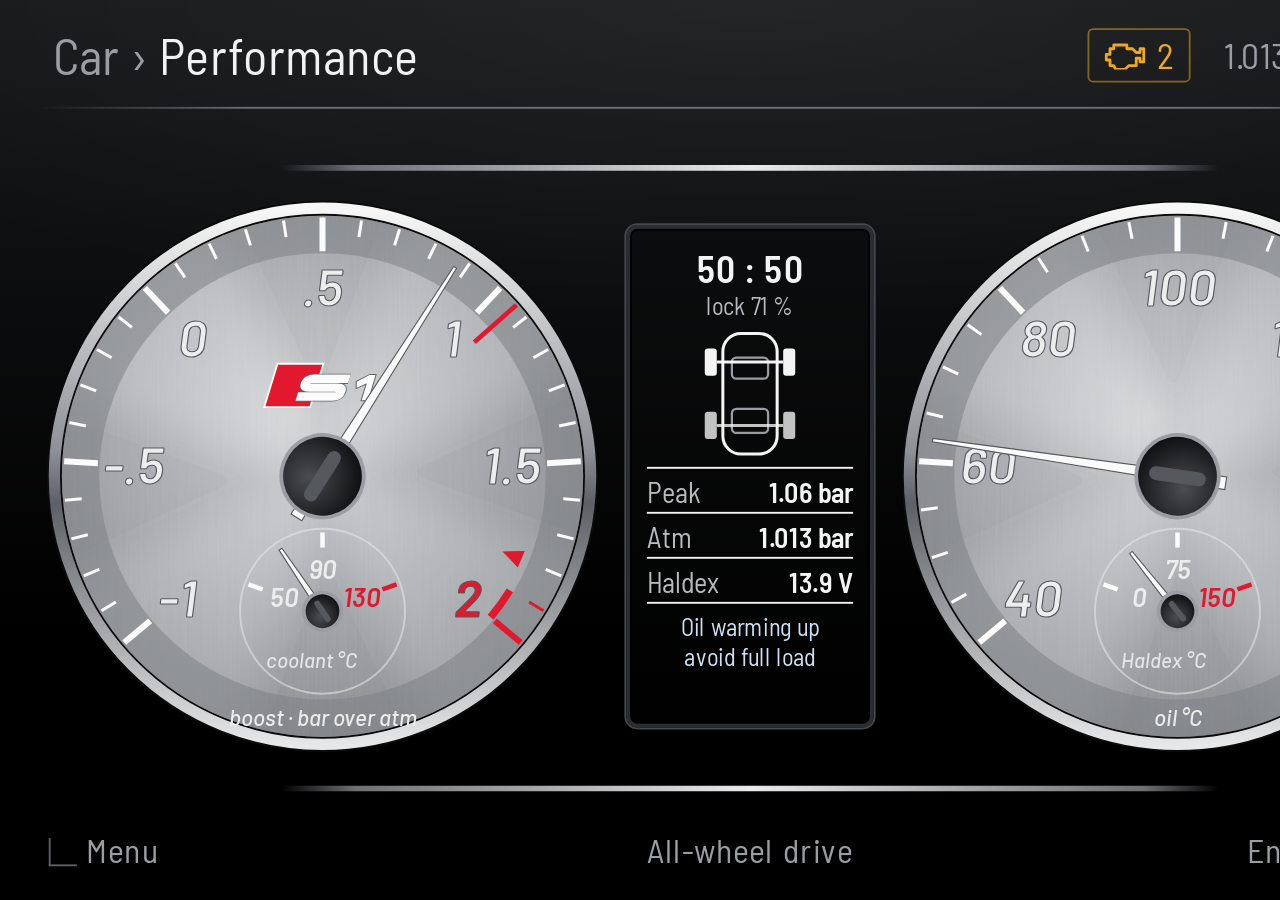
==== app/src/main/assets/ui/index.html @ 4d7e0f42 "S1 Dash 0.1.1: OEM+ dashboard for Audi A1 / S1 Android head units Cluster- and MMI-style UI (S1 clus" ====
<!doctype html>
<html lang="en">
<head>
<meta charset="utf-8">
<meta name="viewport" content="width=device-width, initial-scale=1, maximum-scale=1, user-scalable=no">
<title>S1 Dash</title>
<link rel="stylesheet" href="app.css">
</head>
<body>
<div id="stage">

  <!-- Car menu -->
  <section class="screen" id="menu">
    <div class="hdr"><div class="title">Car</div><div class="status"><span class="dtc" data-go="faults"></span><span class="amb"></span><b class="clock"></b></div></div>
    <div class="list">
      <div class="row" data-go="perf">Performance<span class="chev" style="margin-left:auto">›</span></div>
      <div class="row" data-go="awd">All-wheel drive<span class="val" id="m-mode"></span><span class="chev">›</span></div>
      <div class="row" data-go="engine">Engine data<span class="chev" style="margin-left:auto">›</span></div>
      <div class="row" data-go="faults">Fault memory<span class="val" id="m-dtc"></span><span class="chev">›</span></div>
      <div class="row" data-go="logger">Data logger<span class="val" id="m-log"></span><span class="chev">›</span></div>
      <div class="row" data-go="settings">Settings<span class="chev" style="margin-left:auto">›</span></div>
      <div class="row" id="open-simos">Open SimosTools<span class="val">frees the dongle</span><span class="chev">↗</span></div>
    </div>
    <div class="sk bl" data-go="perf">Performance</div>
  </section>

  <!-- Performance: cluster-style dials -->
  <section class="screen" id="perf">
    <div class="hdr"><div class="title"><span>Car ›</span> Performance</div><div class="status"><span class="dtc" data-go="faults"></span><span class="amb"></span><b class="clock"></b></div></div>
    <div class="cluster" id="cluster">
      <div class="trim top"></div>
      <div class="dial l" id="dialL"></div>
      <div class="dis" data-go="awd">
        <div class="mode" id="d-mode">--</div>
        <div class="modesub" id="d-lock">lock -- %</div>
        <svg width="62" height="74" viewBox="0 0 70 92">
          <rect x="17" y="6" width="36" height="80" rx="12" fill="none" stroke="#f4f4f4" stroke-width="2"/>
          <rect x="23" y="22" width="24" height="14" rx="3" fill="none" stroke="#9a9ea3" stroke-width="1.5"/>
          <rect x="23" y="56" width="24" height="16" rx="3" fill="none" stroke="#9a9ea3" stroke-width="1.5"/>
          <rect x="5" y="16" width="8" height="18" rx="2" fill="#f4f4f4"/>
          <rect x="57" y="16" width="8" height="18" rx="2" fill="#f4f4f4"/>
          <rect class="rear" x="5" y="58" width="8" height="18" rx="2" fill="#f4f4f4"/>
          <rect class="rear" x="57" y="58" width="8" height="18" rx="2" fill="#f4f4f4"/>
          <line x1="13" y1="25" x2="57" y2="25" stroke="#f4f4f4" stroke-width="2"/>
          <line class="rear" x1="13" y1="67" x2="57" y2="67" stroke="#f4f4f4" stroke-width="2"/>
        </svg>
        <div class="ln"><span>Peak</span><b id="d-peak">--</b></div>
        <div class="ln"><span>Atm</span><b id="d-atm">--</b></div>
        <div class="ln"><span>Haldex</span><b id="d-hxv">--</b></div>
        <div class="msg" id="d-msg"></div>
      </div>
      <div class="dial r" id="dialR"></div>
      <div class="trim bot"></div>
    </div>
    <div class="stats" id="perf-stats"><div class="tiles" id="perf-tiles"></div></div>
    <div class="sk bl" data-go="menu">Menu</div>
    <div class="sk bm" data-go="awd">All-wheel drive</div>
    <div class="sk br" data-go="engine">Engine data</div>
  </section>

  <!-- All-wheel drive -->
  <section class="screen" id="awd">
    <div class="hdr"><div class="title"><span>Car ›</span> All-wheel drive</div><div class="status"><span class="dtc" data-go="faults"></span><span class="amb"></span><b class="clock"></b></div></div>
    <div class="list" id="modes" style="right:340px"></div>
    <div class="panel">
      <h4>Haldex</h4>
      <div class="kv"><span>Lock</span><b id="a-lock">--</b></div>
      <div class="bar"><i id="a-lockbar" style="width:0%"></i></div>
      <div class="kv"><span>Target</span><b id="a-target">--</b></div>
      <div class="kv"><span>Clutch temp</span><b id="a-clutch">--</b></div>
      <div class="kv"><span>Module temp</span><b id="a-module">--</b></div>
      <div class="kv"><span>Voltage</span><b id="a-volts">--</b></div>
      <div class="kv"><span>Temp protection</span><b id="a-prot">--</b></div>
      <div class="kv"><span>OpenHaldex</span><b id="a-oh">--</b></div>
    </div>
    <div class="sk bl" data-back>Back</div>
    <div class="sk br" data-go="perf">Performance</div>
  </section>

  <!-- Engine data: the SimosTools set -->
  <section class="screen" id="engine">
    <div class="hdr"><div class="title"><span>Car ›</span> Engine data</div><div class="status"><span class="dtc" data-go="faults"></span><span class="amb"></span><b class="clock"></b></div></div>
    <div class="grid"><div class="tiles" id="eng-tiles"></div></div>
    <div class="sk bl" data-back>Back</div>
    <div class="sk bm" id="eng-status"></div>
    <div class="sk br" data-go="perf">Performance</div>
  </section>

  <!-- Fault memory -->
  <section class="screen" id="faults">
    <div class="hdr"><div class="title"><span>Car ›</span> Fault memory</div><div class="status"><span class="amb"></span><b class="clock"></b></div></div>
    <div class="list" id="fault-list"></div>
    <div class="sk bl" data-back>Back</div>
    <div class="sk bm" id="f-read">Read</div>
    <div class="sk br" id="f-clear">Clear…</div>
  </section>

  <!-- Data logger -->
  <section class="screen logger" id="logger">
    <div class="hdr"><div class="title"><span>Car ›</span> Data logger</div><div class="status"><span class="dtc" data-go="faults"></span><span class="amb"></span><b class="clock"></b></div></div>
    <div class="rec" id="rec">
      <div class="btn" id="rec-btn"><i></i></div>
      <div class="time" id="rec-time">00:00</div>
      <div class="note" id="rec-note">Tap to record · 10 Hz</div>
    </div>
    <div class="list" id="log-list"></div>
    <div class="sk bl" data-back>Back</div>
  </section>

  <!-- Settings -->
  <section class="screen" id="settings">
    <div class="hdr"><div class="title"><span>Car ›</span> Settings</div><div class="status"><span class="amb"></span><b class="clock"></b></div></div>
    <div class="list" id="set-list"></div>
    <div class="sk bl" data-back>Back</div>
    <div class="sk br" id="ver"></div>
  </section>

  <div class="modal" id="modal"><div class="box">
    <h3 id="m-title"></h3><p id="m-text"></p><div class="mlist" id="m-list"></div>
    <div class="actions"><div id="m-cancel">Cancel</div><div class="go" id="m-ok">OK</div></div>
  </div></div>
</div>
<script src="app.js"></script>
</body>
</html>
---- app/src/main/assets/ui/app.css ----
/* Audi RMC / MMI look: black glass, white type, grey secondary, red selection.
   Written for old Android WebViews too (Android 9 head units): no `inset`,
   no flexbox `gap`, no optional chaining in the JS. */
@font-face { font-family: "Barlow"; font-style: italic; font-weight: 500; src: url(fonts/Barlow-MediumItalic.ttf); }
@font-face { font-family: "Barlow"; font-style: italic; font-weight: 600; src: url(fonts/Barlow-SemiBoldItalic.ttf); }
@font-face { font-family: "Barlow"; font-style: italic; font-weight: 700; src: url(fonts/Barlow-BoldItalic.ttf); }
@font-face { font-family: "BSC"; font-weight: 300; src: url(fonts/BarlowSemiCondensed-Light.ttf); }
@font-face { font-family: "BSC"; font-weight: 400; src: url(fonts/BarlowSemiCondensed-Regular.ttf); }
@font-face { font-family: "BSC"; font-weight: 500; src: url(fonts/BarlowSemiCondensed-Medium.ttf); }
@font-face { font-family: "BSC"; font-weight: 600; src: url(fonts/BarlowSemiCondensed-SemiBold.ttf); }

:root {
  --text: #f2f2f2;
  --text-dim: #9a9ea3;
  --text-faint: #5c6066;
  --line: #3a3d41;
  --red: #d1102a;
  --red-dark: #5a0610;
  --blue: #4a8fd6;
  --amber: #f0a81c;
}
* { box-sizing: border-box; -webkit-tap-highlight-color: transparent; -webkit-user-select: none; user-select: none; }
html, body { margin: 0; height: 100%; overflow: hidden; background: #000; color: var(--text);
  font-family: "BSC", "Roboto Condensed", "Arial Narrow", sans-serif; }

/* The stage is laid out in logical px (480 tall in landscape) and scaled to fit the screen. */
#stage { position: absolute; left: 0; top: 0; transform-origin: 0 0; overflow: hidden;
  background:
    radial-gradient(ellipse 120% 60% at 50% 0%, rgba(255,255,255,.06), transparent 60%),
    linear-gradient(180deg, #16181a, #000 70%); }

.screen { position: absolute; left: 0; top: 0; right: 0; bottom: 0; display: none; }
.screen.on { display: block; }

.hdr { position: absolute; left: 0; right: 0; top: 0; height: 58px; padding: 0 28px;
  display: flex; align-items: center; justify-content: space-between; }
.hdr .title { font-size: 27px; font-weight: 400; letter-spacing: .01em; white-space: nowrap; }
.hdr .title span { color: var(--text-dim); }
.hdr .status { font-size: 19px; color: var(--text-dim); display: flex; align-items: center; }
.hdr .status > * { margin-left: 18px; }
.hdr .status b { color: var(--text); font-weight: 400; }
.hdr::after { content: ""; position: absolute; left: 20px; right: 20px; bottom: 0; height: 1px;
  background: linear-gradient(90deg, transparent, #6a6e73 15%, #6a6e73 85%, transparent); }
.dtc { display: none; align-items: center; color: var(--amber); font-size: 19px; padding: 2px 8px;
  border: 1px solid rgba(240,168,28,.5); border-radius: 3px; }
.dtc.show { display: flex; }
.dtc svg { margin-right: 6px; }

.sk { position: absolute; font-size: 18px; color: var(--text-dim); letter-spacing: .03em; padding: 6px 0; }
.sk:active { color: #fff; }
.sk::before { content: ""; position: absolute; width: 14px; height: 14px; border-color: var(--text-faint); border-style: solid; }
.sk.bl { left: 26px; bottom: 10px; padding-left: 20px; }
.sk.bl::before { left: 0; bottom: 8px; border-width: 0 0 1px 1px; }
.sk.br { right: 26px; bottom: 10px; padding-right: 20px; }
.sk.br::before { right: 0; bottom: 8px; border-width: 0 1px 1px 0; }
.sk.bm { left: 50%; transform: translateX(-50%); bottom: 10px; }
.sk.bm::before { display: none; }

/* MMI list */
.list { position: absolute; left: 28px; right: 40px; top: 72px; bottom: 54px; overflow-y: auto; -webkit-overflow-scrolling: touch; }
.list::-webkit-scrollbar { width: 3px; }
.list::-webkit-scrollbar-track { background: #26282b; }
.list::-webkit-scrollbar-thumb { background: #c9ccd0; }
.row { min-height: 52px; display: flex; align-items: center; padding: 0 16px; font-size: 23px;
  border-bottom: 1px solid #1f2124; position: relative; border-left: 1px solid transparent; border-right: 1px solid transparent; }
.row.head { min-height: 40px; font-size: 16px; color: var(--text-dim); letter-spacing: .06em; text-transform: uppercase; padding-top: 10px; border-bottom-color: #2c2f33; }
.row .val { margin-left: auto; color: var(--text-dim); font-size: 21px; }
.row .radio { width: 18px; height: 18px; border: 1.5px solid var(--text-dim); border-radius: 50%; margin-right: 16px; position: relative; flex: none; }
.row .radio.on::after { content: ""; position: absolute; left: 3px; top: 3px; right: 3px; bottom: 3px; border-radius: 50%; background: var(--text); }
.row .box { width: 18px; height: 18px; border: 1.5px solid var(--text-dim); margin-right: 16px; position: relative; flex: none; }
.row .box.on::after { content: ""; position: absolute; left: 5px; top: 1px; width: 5px; height: 10px; border: solid var(--text); border-width: 0 2px 2px 0; transform: rotate(45deg); }
.row .chev { color: var(--text-faint); margin-left: 14px; font-size: 20px; }
.row:active, .row.sel {
  background: linear-gradient(180deg, #8a0c1c 0%, var(--red-dark) 55%, #3a040b 100%);
  border: 1px solid var(--red); border-radius: 3px;
  box-shadow: inset 0 1px 0 rgba(255,255,255,.18), 0 0 18px rgba(209,16,42,.25); }
.row.head:active { background: none; border-color: transparent; box-shadow: none; border-bottom-color: #2c2f33; }
.row.sel .val, .row.sel .chev, .row:active .val { color: #f0d0d4; }
.row.dim { color: var(--text-faint); }
.row input { margin-left: auto; width: 260px; background: #111214; color: var(--text); border: 1px solid var(--line);
  font: inherit; font-size: 20px; padding: 6px 10px; border-radius: 3px; -webkit-user-select: text; user-select: text; }
.row .btn { margin-left: 12px; padding: 4px 16px; border: 1px solid var(--line); border-radius: 3px; font-size: 20px; color: var(--text); }
.row .btn:active { border-color: var(--red); background: var(--red-dark); }
.badge { min-width: 30px; text-align: center; padding: 1px 8px; border-radius: 3px; font-size: 18px; margin-left: auto;
  border: 1px solid var(--line); color: var(--text-dim); }
.badge.warn { border-color: var(--red); color: #ff8a98; }
.sub { color: var(--text-dim); font-size: 17px; margin-left: 12px; }

/* Side info panel (All-wheel drive) */
.panel { position: absolute; right: 28px; top: 80px; width: 280px; }
.panel h4 { margin: 0 0 8px; font-weight: 400; color: var(--text-dim); font-size: 17px; letter-spacing: .04em; text-transform: uppercase; }
.kv { display: flex; justify-content: space-between; font-size: 21px; padding: 7px 0; border-bottom: 1px solid #1f2124; }
.kv span { color: var(--text-dim); }
.bar { height: 8px; background: #222428; margin: 10px 0 4px; position: relative; }
.bar i { position: absolute; left: 0; top: 0; bottom: 0; background: linear-gradient(90deg, #8a0c1c, var(--red)); }

/* Cluster */
.cluster { position: absolute; top: 58px; width: 800px; height: 382px; }
.cluster .trim { position: absolute; left: 150px; right: 150px; height: 3px; border-radius: 2px;
  background: linear-gradient(90deg, transparent, #6d7175 8%, #e9eaeb 50%, #6d7175 92%, transparent); }
.cluster .trim.top { top: 30px; }
.cluster .trim.bot { bottom: 18px; }
.dial { position: absolute; top: 46px; width: 300px; height: 300px; }
.dial.l { left: 22px; }
.dial.r { right: 22px; }
.dial svg { width: 300px; height: 300px; display: block; }
.dis { position: absolute; left: 334px; width: 132px; top: 62px; height: 268px; border-radius: 6px;
  background: linear-gradient(180deg, #0c0d0e, #000); border: 2px solid #2b2d30;
  box-shadow: inset 0 0 0 1px #000, 0 0 0 1px #45484c; padding: 9px 9px 8px; font-size: 15px; color: #f4f4f4; overflow: hidden; }
.dis .mode { font-size: 20px; font-weight: 600; text-align: center; letter-spacing: .02em; }
.dis .modesub { text-align: center; font-size: 13px; color: #b9bcbf; margin-bottom: 2px; }
.dis svg { display: block; margin: 0 auto 2px; }
.dis .ln { display: flex; justify-content: space-between; border-top: 1px solid #f4f4f4; padding: 3px 0 2px; }
.dis .ln span { color: #b9bcbf; }
.dis .msg { font-size: 13px; text-align: center; border-top: 1px solid #f4f4f4; padding-top: 4px; color: #cfe0f4; min-height: 34px; }
.dis .msg.warn { color: var(--amber); }
.dis .msg.alarm { color: #ff6b7d; }

/* Extra stats beside or below the cluster on big screens */
.stats { position: absolute; display: none; }
.stats.on { display: block; }
.tiles { display: flex; flex-wrap: wrap; }
.tile { width: 50%; padding: 8px 12px; border-bottom: 1px solid #1f2124; }
.tile .k { color: var(--text-dim); font-size: 15px; letter-spacing: .03em; }
.tile .v { font-size: 30px; font-weight: 300; }
.tile .v small { font-size: 16px; color: var(--text-dim); margin-left: 4px; }
.tile.warn .v { color: var(--amber); }
.tile.alarm .v { color: #ff6b7d; }

/* Engine data screen */
.grid { position: absolute; left: 28px; right: 28px; top: 70px; bottom: 54px; overflow-y: auto; }
.grid .tile { width: 25%; }

/* Logger */
.rec { position: absolute; left: 40px; top: 96px; width: 220px; text-align: center; }
.rec .btn { width: 120px; height: 120px; margin: 0 auto; border-radius: 50%; border: 2px solid #6a6e73;
  display: flex; align-items: center; justify-content: center; background: radial-gradient(circle at 50% 35%, #2a2c30, #0c0d0e); }
.rec .btn i { width: 46px; height: 46px; border-radius: 50%; background: radial-gradient(circle at 40% 35%, #8a8e93, #4a4d51 55%, #222); }
.rec.on .btn i { background: radial-gradient(circle at 40% 35%, #ff5a6e, var(--red) 55%, #6a0612); box-shadow: 0 0 24px rgba(209,16,42,.6); }
.rec .time { font-size: 44px; font-weight: 300; margin-top: 16px; letter-spacing: .03em; }
.rec .note { color: var(--text-dim); font-size: 17px; }
.logger .list { left: 300px; }

/* Modal (confirm / device picker) */
.modal { position: absolute; left: 0; top: 0; right: 0; bottom: 0; background: rgba(0,0,0,.72); display: none; z-index: 10; }
.modal.on { display: block; }
.modal .box { position: absolute; left: 50%; top: 50%; transform: translate(-50%, -50%); width: 560px; max-height: 400px;
  background: linear-gradient(180deg, #1b1d20, #08090a); border: 1px solid #45484c; border-radius: 6px; padding: 18px 20px; }
.modal h3 { margin: 0 0 10px; font-weight: 400; font-size: 24px; }
.modal p { color: var(--text-dim); font-size: 19px; margin: 0 0 16px; }
.modal .mlist { max-height: 250px; overflow-y: auto; margin-bottom: 10px; }
.modal .actions { display: flex; justify-content: flex-end; }
.modal .actions div { margin-left: 12px; padding: 8px 22px; border: 1px solid var(--line); border-radius: 3px; font-size: 21px; }
.modal .actions div.go { border-color: var(--red); background: linear-gradient(180deg, #8a0c1c, var(--red-dark)); }
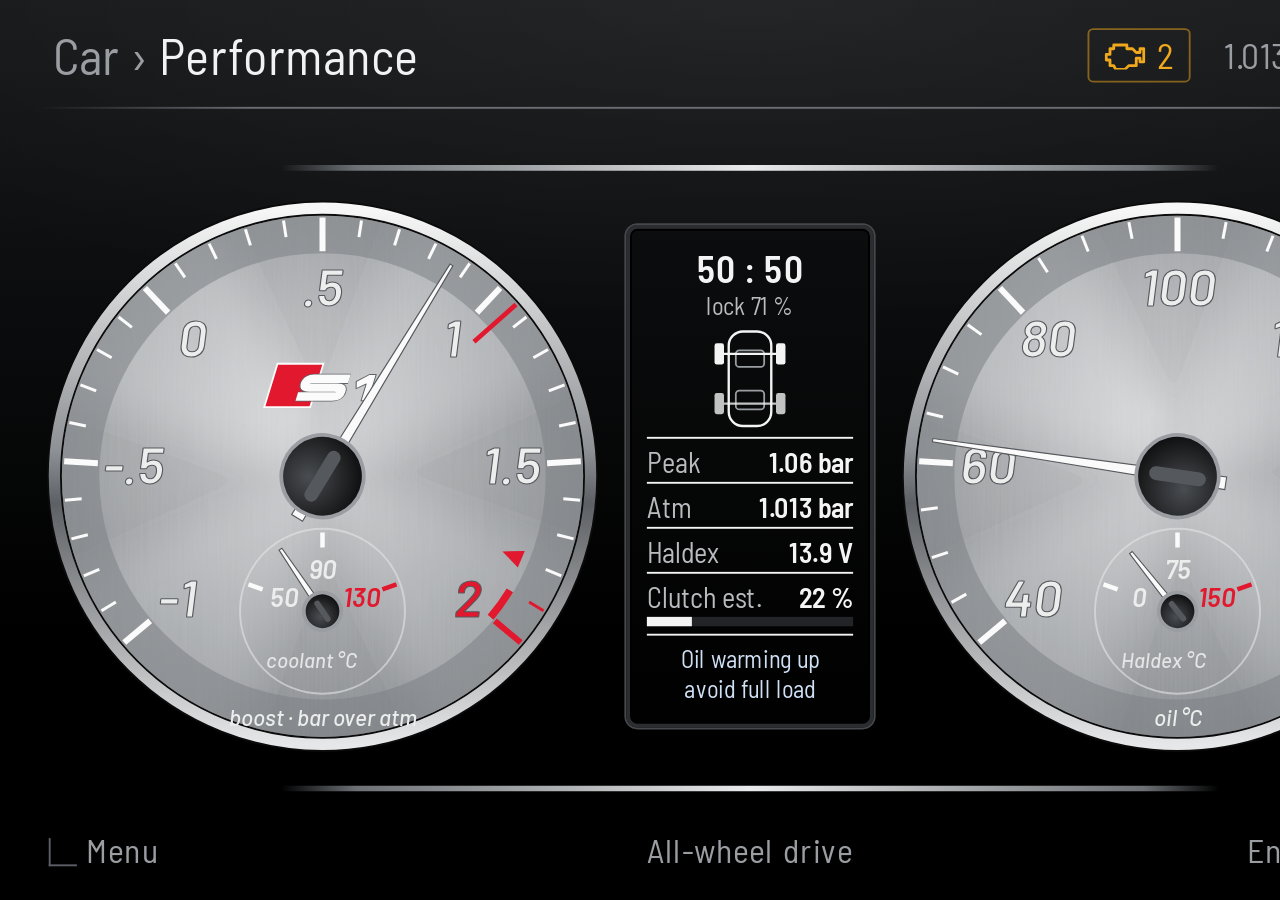
==== commit a0f4cfea: "Add clutch slip and an estimated clutch heat for the manual gearbox The manual box has no clutch tem" ====
--- a/app/src/main/assets/ui/index.html
+++ b/app/src/main/assets/ui/index.html
@@ -33,7 +33,7 @@
       <div class="dis" data-go="awd">
         <div class="mode" id="d-mode">--</div>
         <div class="modesub" id="d-lock">lock -- %</div>
-        <svg width="62" height="74" viewBox="0 0 70 92">
+        <svg width="48" height="58" viewBox="0 0 70 92">
           <rect x="17" y="6" width="36" height="80" rx="12" fill="none" stroke="#f4f4f4" stroke-width="2"/>
           <rect x="23" y="22" width="24" height="14" rx="3" fill="none" stroke="#9a9ea3" stroke-width="1.5"/>
           <rect x="23" y="56" width="24" height="16" rx="3" fill="none" stroke="#9a9ea3" stroke-width="1.5"/>
@@ -47,6 +47,8 @@
         <div class="ln"><span>Peak</span><b id="d-peak">--</b></div>
         <div class="ln"><span>Atm</span><b id="d-atm">--</b></div>
         <div class="ln"><span>Haldex</span><b id="d-hxv">--</b></div>
+        <div class="ln"><span>Clutch est.</span><b id="d-clutch">--</b></div>
+        <div class="cbar"><i id="d-clutchbar" style="width:0%"></i></div>
         <div class="msg" id="d-msg"></div>
       </div>
       <div class="dial r" id="dialR"></div>
--- a/app/src/main/assets/ui/app.css
+++ b/app/src/main/assets/ui/app.css
@@ -112,6 +112,10 @@
 .dis svg { display: block; margin: 0 auto 2px; }
 .dis .ln { display: flex; justify-content: space-between; border-top: 1px solid #f4f4f4; padding: 3px 0 2px; }
 .dis .ln span { color: #b9bcbf; }
+.dis .cbar { height: 5px; background: #222428; margin-bottom: 4px; position: relative; }
+.dis .cbar i { position: absolute; left: 0; top: 0; bottom: 0; background: #f4f4f4; }
+.dis .cbar.warn i { background: var(--amber); }
+.dis .cbar.alarm i { background: #ff6b7d; }
 .dis .msg { font-size: 13px; text-align: center; border-top: 1px solid #f4f4f4; padding-top: 4px; color: #cfe0f4; min-height: 34px; }
 .dis .msg.warn { color: var(--amber); }
 .dis .msg.alarm { color: #ff6b7d; }
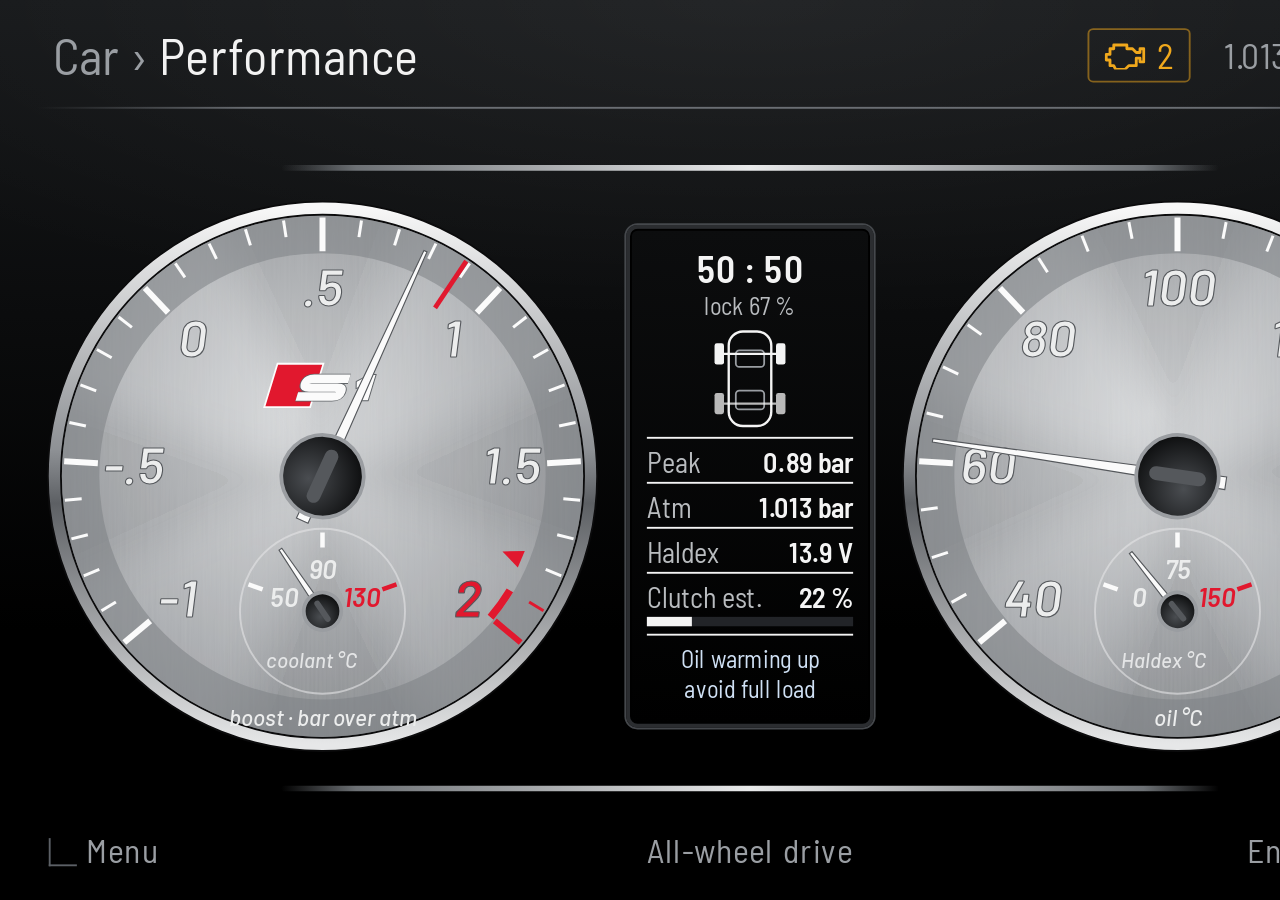
==== commit 7a86bac1: "Add CAL slots with a SimosTools hand-off and checks before and after a flash Five slots hold CAL fil" ====
--- a/app/src/main/assets/ui/index.html
+++ b/app/src/main/assets/ui/index.html
@@ -18,6 +18,7 @@
       <div class="row" data-go="engine">Engine data<span class="chev" style="margin-left:auto">›</span></div>
       <div class="row" data-go="faults">Fault memory<span class="val" id="m-dtc"></span><span class="chev">›</span></div>
       <div class="row" data-go="logger">Data logger<span class="val" id="m-log"></span><span class="chev">›</span></div>
+      <div class="row" data-go="tune">ECU files<span class="val" id="m-tune"></span><span class="chev">›</span></div>
       <div class="row" data-go="settings">Settings<span class="chev" style="margin-left:auto">›</span></div>
       <div class="row" id="open-simos">Open SimosTools<span class="val">frees the dongle</span><span class="chev">↗</span></div>
     </div>
@@ -109,6 +110,14 @@
     <div class="sk bl" data-back>Back</div>
   </section>
 
+  <!-- ECU files: CAL slots, flashed by SimosTools -->
+  <section class="screen" id="tune">
+    <div class="hdr"><div class="title"><span>Car ›</span> ECU files</div><div class="status"><span class="amb"></span><b class="clock"></b></div></div>
+    <div class="list" id="tune-list"></div>
+    <div class="sk bl" id="tune-left"></div>
+    <div class="sk br" id="tune-right"></div>
+  </section>
+
   <!-- Settings -->
   <section class="screen" id="settings">
     <div class="hdr"><div class="title"><span>Car ›</span> Settings</div><div class="status"><span class="amb"></span><b class="clock"></b></div></div>
--- a/app/src/main/assets/ui/app.css
+++ b/app/src/main/assets/ui/app.css
@@ -145,6 +145,18 @@
 .rec .note { color: var(--text-dim); font-size: 17px; }
 .logger .list { left: 300px; }
 
+/* ECU files */
+.row .chk { width: 26px; flex: none; font-weight: 600; }
+.row .chk.pass { color: #6fd08c; }
+.row .chk.warn { color: var(--amber); }
+.row .chk.fail { color: #ff6b7d; }
+.row .chk.wait { color: var(--text-faint); }
+.row .det { margin-left: auto; padding-left: 16px; color: var(--text-dim); font-size: 18px; text-align: right; }
+.row.note { font-size: 18px; color: var(--text-dim); min-height: 40px; padding-top: 6px; padding-bottom: 6px; }
+.row.alert { font-size: 19px; color: var(--amber); min-height: 40px; }
+.sk.go { color: var(--text); }
+.sk.off { color: var(--text-faint); }
+
 /* Modal (confirm / device picker) */
 .modal { position: absolute; left: 0; top: 0; right: 0; bottom: 0; background: rgba(0,0,0,.72); display: none; z-index: 10; }
 .modal.on { display: block; }
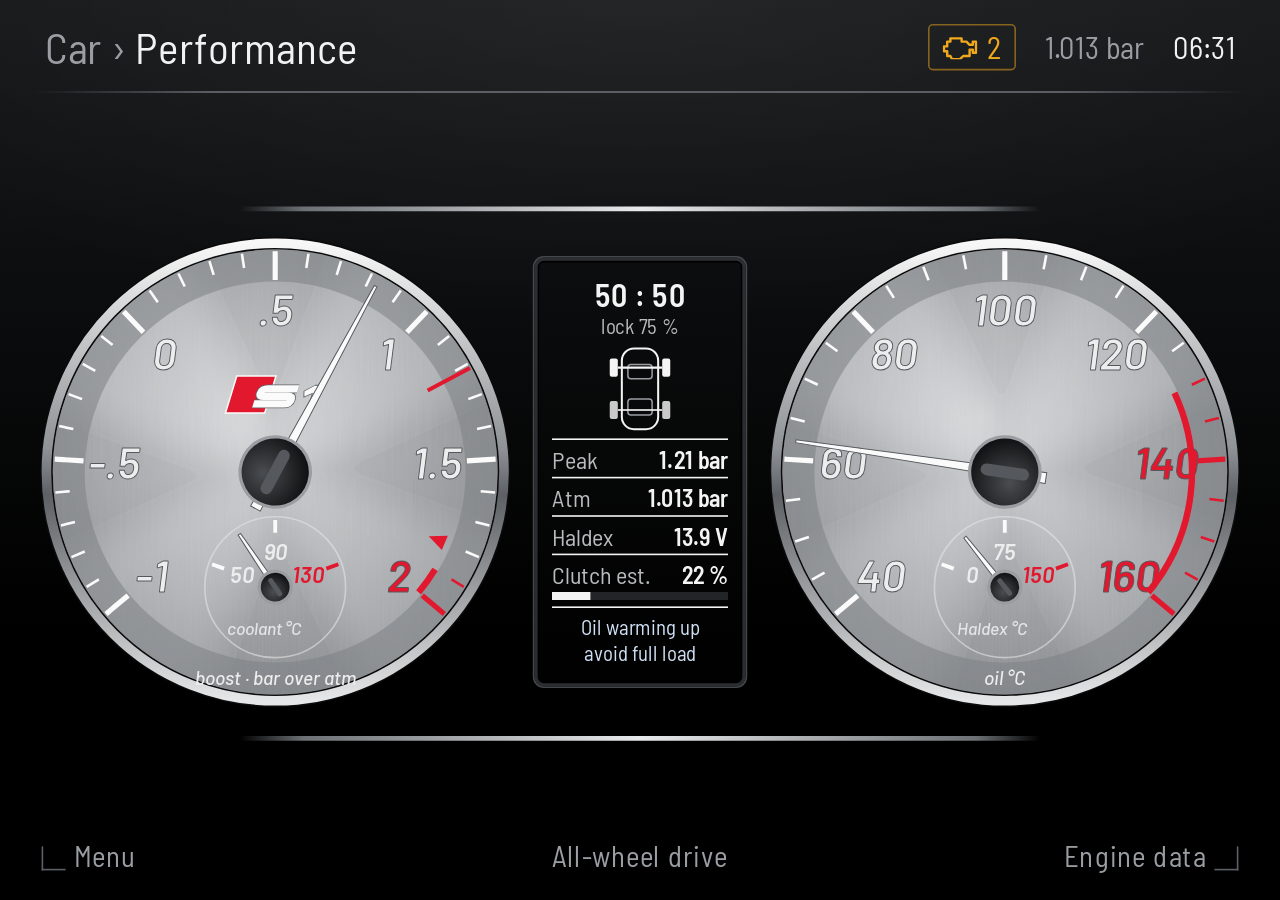
==== commit 2364ebd9: "Sport+ screen: g-force circle with peaks, and power from the ECU A g-ball like the Sport Chrono / AM" ====
--- a/app/src/main/assets/ui/index.html
+++ b/app/src/main/assets/ui/index.html
@@ -14,6 +14,7 @@
     <div class="hdr"><div class="title">Car</div><div class="status"><span class="dtc" data-go="faults"></span><span class="amb"></span><b class="clock"></b></div></div>
     <div class="list">
       <div class="row" data-go="perf">Performance<span class="chev" style="margin-left:auto">›</span></div>
+      <div class="row" data-go="sport">Sport+<span class="val">g-force, power</span><span class="chev">›</span></div>
       <div class="row" data-go="awd">All-wheel drive<span class="val" id="m-mode"></span><span class="chev">›</span></div>
       <div class="row" data-go="engine">Engine data<span class="chev" style="margin-left:auto">›</span></div>
       <div class="row" data-go="faults">Fault memory<span class="val" id="m-dtc"></span><span class="chev">›</span></div>
@@ -59,6 +60,26 @@
     <div class="sk bl" data-go="menu">Menu</div>
     <div class="sk bm" data-go="awd">All-wheel drive</div>
     <div class="sk br" data-go="engine">Engine data</div>
+  </section>
+
+  <!-- Sport+: g-force circle and the numbers that matter on a fast road -->
+  <section class="screen" id="sport">
+    <div class="hdr"><div class="title"><span>Car ›</span> Sport+</div><div class="status"><span class="dtc" data-go="faults"></span><span class="amb"></span><b class="clock"></b></div></div>
+    <div class="sp" id="sp">
+      <div class="gwrap"><svg id="gsvg" width="360" height="360" viewBox="-180 -180 360 360"></svg><div class="gnote" id="g-note"></div></div>
+      <div class="gside">
+        <div class="gnow"><div><span>Lateral</span><b id="g-lat">--</b></div><div><span id="g-lonl">Long.</span><b id="g-lon">--</b></div></div>
+        <h4>Peaks<span class="btn" id="g-reset">Reset</span></h4>
+        <div class="gpk"><div><span>Left</span><b id="pk-l">--</b></div><div><span>Right</span><b id="pk-r">--</b></div>
+          <div><span>Braking</span><b id="pk-b">--</b></div><div><span>Accel.</span><b id="pk-a">--</b></div></div>
+        <div class="kv"><span>Power (ECU est.)</span><b id="sp-pow">--</b></div>
+        <div class="kv"><span>Boost</span><b id="sp-boost">--</b></div>
+        <div class="kv"><span>Oil</span><b id="sp-oil">--</b></div>
+        <div class="kv"><span>Haldex lock</span><b id="sp-lock">--</b></div>
+      </div>
+    </div>
+    <div class="sk bl" data-back>Back</div>
+    <div class="sk br" data-go="perf">Performance</div>
   </section>
 
   <!-- All-wheel drive -->
--- a/app/src/main/assets/ui/app.css
+++ b/app/src/main/assets/ui/app.css
@@ -45,6 +45,7 @@
   border: 1px solid rgba(240,168,28,.5); border-radius: 3px; }
 .dtc.show { display: flex; }
 .dtc svg { margin-right: 6px; }
+.simos { display: none; color: var(--blue); font-size: 17px; padding: 2px 8px; border: 1px solid rgba(74,143,214,.6); border-radius: 3px; white-space: nowrap; }
 
 .sk { position: absolute; font-size: 18px; color: var(--text-dim); letter-spacing: .03em; padding: 6px 0; }
 .sk:active { color: #fff; }
@@ -58,9 +59,9 @@
 
 /* MMI list */
 .list { position: absolute; left: 28px; right: 40px; top: 72px; bottom: 54px; overflow-y: auto; -webkit-overflow-scrolling: touch; }
-.list::-webkit-scrollbar { width: 3px; }
-.list::-webkit-scrollbar-track { background: #26282b; }
-.list::-webkit-scrollbar-thumb { background: #c9ccd0; }
+.list::-webkit-scrollbar, .grid::-webkit-scrollbar, .stats::-webkit-scrollbar { width: 3px; }
+.list::-webkit-scrollbar-track, .grid::-webkit-scrollbar-track, .stats::-webkit-scrollbar-track { background: #26282b; }
+.list::-webkit-scrollbar-thumb, .grid::-webkit-scrollbar-thumb, .stats::-webkit-scrollbar-thumb { background: #c9ccd0; }
 .row { min-height: 52px; display: flex; align-items: center; padding: 0 16px; font-size: 23px;
   border-bottom: 1px solid #1f2124; position: relative; border-left: 1px solid transparent; border-right: 1px solid transparent; }
 .row.head { min-height: 40px; font-size: 16px; color: var(--text-dim); letter-spacing: .06em; text-transform: uppercase; padding-top: 10px; border-bottom-color: #2c2f33; }
@@ -168,3 +169,29 @@
 .modal .actions { display: flex; justify-content: flex-end; }
 .modal .actions div { margin-left: 12px; padding: 8px 22px; border: 1px solid var(--line); border-radius: 3px; font-size: 21px; }
 .modal .actions div.go { border-color: var(--red); background: linear-gradient(180deg, #8a0c1c, var(--red-dark)); }
+
+/* Sport+ */
+.sp { position: absolute; left: 0; top: 64px; width: 800px; height: 370px; }
+.gwrap { position: absolute; left: 24px; top: 0; width: 360px; height: 360px; }
+.gnote { position: absolute; left: 0; right: 0; top: 150px; text-align: center; color: var(--amber); font-size: 19px; padding: 0 50px; }
+#gsvg .ring { fill: none; stroke: var(--line); stroke-width: 1.5; }
+#gsvg .ring.one { stroke: var(--text-faint); stroke-width: 2; }
+#gsvg .axis { stroke: var(--line); stroke-width: 1; }
+#gsvg text { fill: var(--text-dim); font-size: 13px; }
+#gsvg .trail { fill: none; stroke: var(--red); stroke-width: 3; stroke-linecap: round; stroke-linejoin: round; opacity: .45; }
+#gsvg .dot { fill: var(--red); stroke: #fff; stroke-width: 2; }
+#gsvg .peak { fill: none; stroke: var(--amber); stroke-width: 2.5; }
+.gside { position: absolute; left: 420px; right: 28px; top: 0; }
+.gside h4 { margin: 14px 0 4px; font-weight: 400; color: var(--text-dim); font-size: 17px; letter-spacing: .04em; text-transform: uppercase; display: flex; align-items: center; }
+.gside h4 .btn { margin-left: auto; text-transform: none; letter-spacing: 0; padding: 2px 14px; border: 1px solid var(--line); border-radius: 3px; font-size: 17px; color: var(--text); }
+.gside h4 .btn:active { border-color: var(--red); background: var(--red-dark); }
+.gnow, .gpk { display: grid; grid-template-columns: 1fr 1fr; column-gap: 18px; }
+.gnow div, .gpk div { display: flex; flex-direction: column; padding: 4px 0; border-bottom: 1px solid #1f2124; }
+.gnow span, .gpk span { color: var(--text-dim); font-size: 16px; }
+.gnow b { font-size: 40px; font-weight: 300; }
+.gpk b { font-size: 24px; font-weight: 400; }
+.gside .kv { font-size: 19px; padding: 5px 0; }
+.sp.tall { height: auto; }
+.sp.tall .gwrap { left: 100px; width: 600px; height: 600px; }
+.sp.tall .gnote { top: 260px; }
+.sp.tall .gside { position: absolute; left: 60px; right: 60px; top: 630px; }
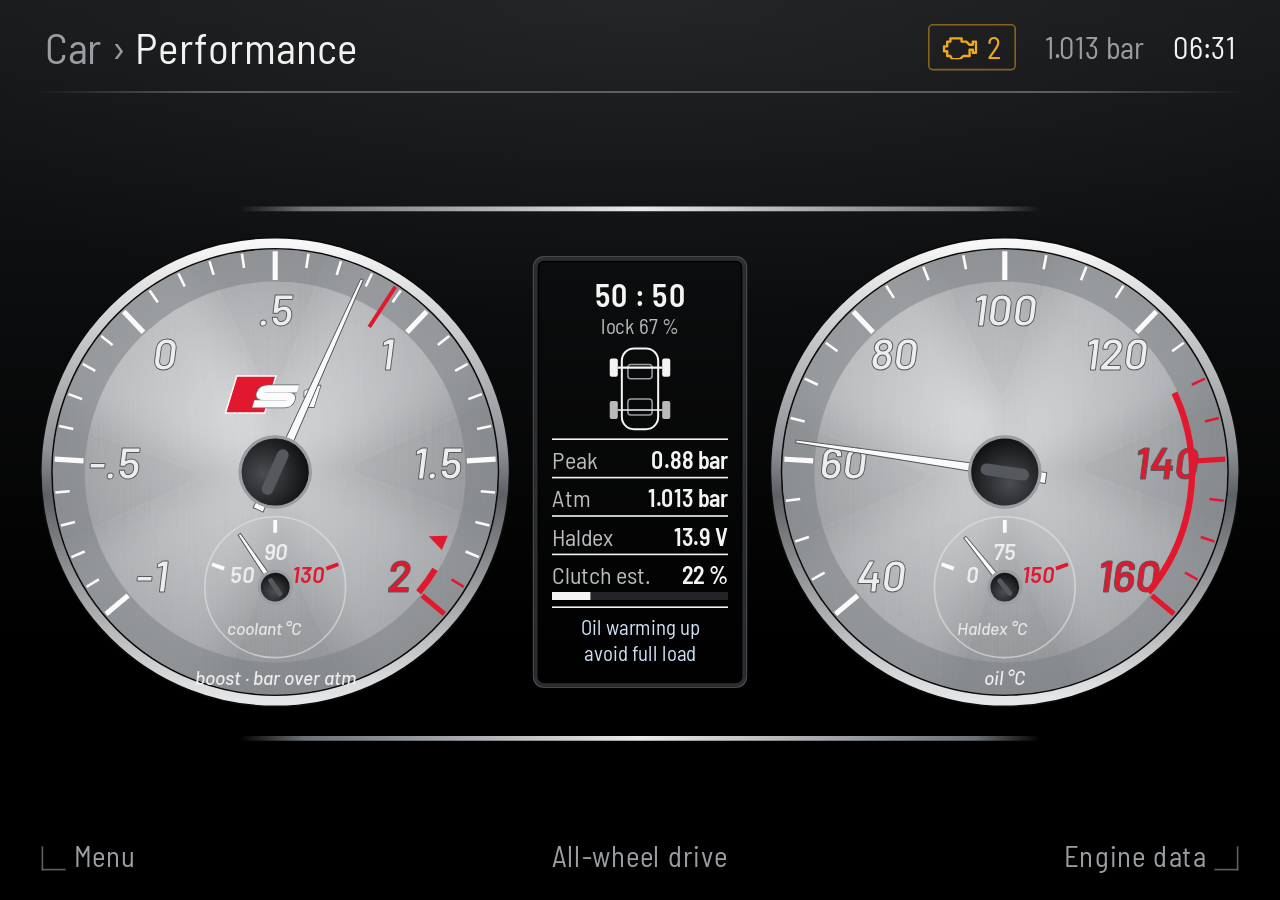
==== commit ef0e6fe6: "Call the Sport+ screen RS mode, Audi's name for this kind of screen Sport+ is Porsche/AMG/BMW wordin" ====
--- a/app/src/main/assets/ui/index.html
+++ b/app/src/main/assets/ui/index.html
@@ -14,7 +14,7 @@
     <div class="hdr"><div class="title">Car</div><div class="status"><span class="dtc" data-go="faults"></span><span class="amb"></span><b class="clock"></b></div></div>
     <div class="list">
       <div class="row" data-go="perf">Performance<span class="chev" style="margin-left:auto">›</span></div>
-      <div class="row" data-go="sport">Sport+<span class="val">g-force, power</span><span class="chev">›</span></div>
+      <div class="row" data-go="sport">RS mode<span class="val">g-force, power</span><span class="chev">›</span></div>
       <div class="row" data-go="awd">All-wheel drive<span class="val" id="m-mode"></span><span class="chev">›</span></div>
       <div class="row" data-go="engine">Engine data<span class="chev" style="margin-left:auto">›</span></div>
       <div class="row" data-go="faults">Fault memory<span class="val" id="m-dtc"></span><span class="chev">›</span></div>
@@ -62,9 +62,9 @@
     <div class="sk br" data-go="engine">Engine data</div>
   </section>
 
-  <!-- Sport+: g-force circle and the numbers that matter on a fast road -->
+  <!-- RS mode (like the RS screens in Audi's virtual cockpit): g-force circle and the numbers that matter on a fast road -->
   <section class="screen" id="sport">
-    <div class="hdr"><div class="title"><span>Car ›</span> Sport+</div><div class="status"><span class="dtc" data-go="faults"></span><span class="amb"></span><b class="clock"></b></div></div>
+    <div class="hdr"><div class="title"><span>Car ›</span> RS mode</div><div class="status"><span class="dtc" data-go="faults"></span><span class="amb"></span><b class="clock"></b></div></div>
     <div class="sp" id="sp">
       <div class="gwrap"><svg id="gsvg" width="360" height="360" viewBox="-180 -180 360 360"></svg><div class="gnote" id="g-note"></div></div>
       <div class="gside">
--- a/app/src/main/assets/ui/app.css
+++ b/app/src/main/assets/ui/app.css
@@ -170,7 +170,7 @@
 .modal .actions div { margin-left: 12px; padding: 8px 22px; border: 1px solid var(--line); border-radius: 3px; font-size: 21px; }
 .modal .actions div.go { border-color: var(--red); background: linear-gradient(180deg, #8a0c1c, var(--red-dark)); }
 
-/* Sport+ */
+/* RS mode */
 .sp { position: absolute; left: 0; top: 64px; width: 800px; height: 370px; }
 .gwrap { position: absolute; left: 24px; top: 0; width: 360px; height: 360px; }
 .gnote { position: absolute; left: 0; right: 0; top: 150px; text-align: center; color: var(--amber); font-size: 19px; padding: 0 50px; }
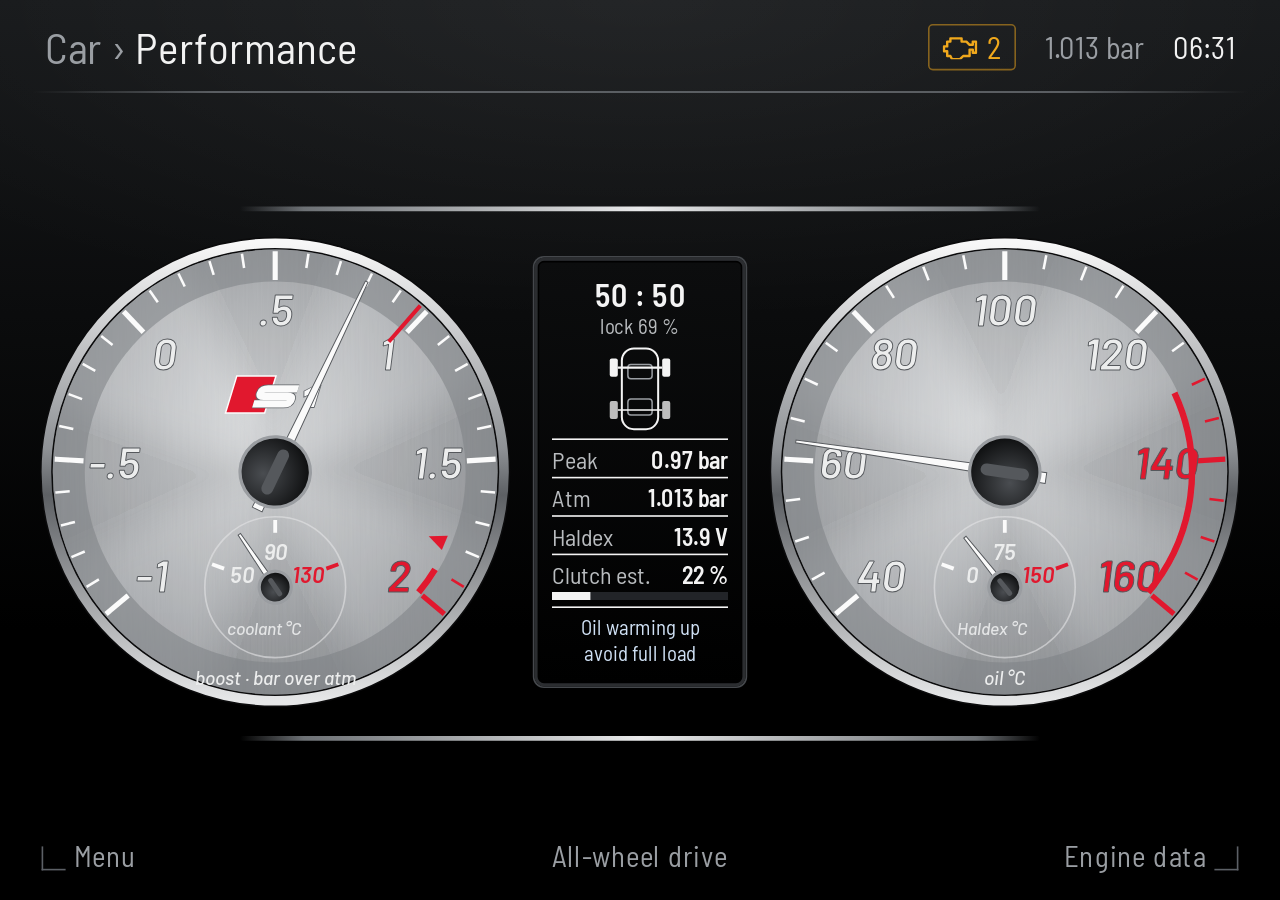
==== commit 79f41171: "Show OpenHaldex's force-mode overrides: TC OFF, ASR OFF, HAZARD, BUTTON, FORCED S1 Dash ignored the " ====
--- a/app/src/main/assets/ui/index.html
+++ b/app/src/main/assets/ui/index.html
@@ -96,6 +96,7 @@
       <div class="kv"><span>Voltage</span><b id="a-volts">--</b></div>
       <div class="kv"><span>Temp protection</span><b id="a-prot">--</b></div>
       <div class="kv"><span>OpenHaldex</span><b id="a-oh">--</b></div>
+      <div class="kv"><span>Forced by</span><b id="a-ovr">--</b></div>
     </div>
     <div class="sk bl" data-back>Back</div>
     <div class="sk br" data-go="perf">Performance</div>
--- a/app/src/main/assets/ui/app.css
+++ b/app/src/main/assets/ui/app.css
@@ -45,6 +45,7 @@
   border: 1px solid rgba(240,168,28,.5); border-radius: 3px; }
 .dtc.show { display: flex; }
 .dtc svg { margin-right: 6px; }
+.ovr { display: none; color: var(--amber); font-size: 17px; padding: 2px 8px; border: 1px solid rgba(240,168,28,.6); border-radius: 3px; white-space: nowrap; }
 .simos { display: none; color: var(--blue); font-size: 17px; padding: 2px 8px; border: 1px solid rgba(74,143,214,.6); border-radius: 3px; white-space: nowrap; }
 
 .sk { position: absolute; font-size: 18px; color: var(--text-dim); letter-spacing: .03em; padding: 6px 0; }
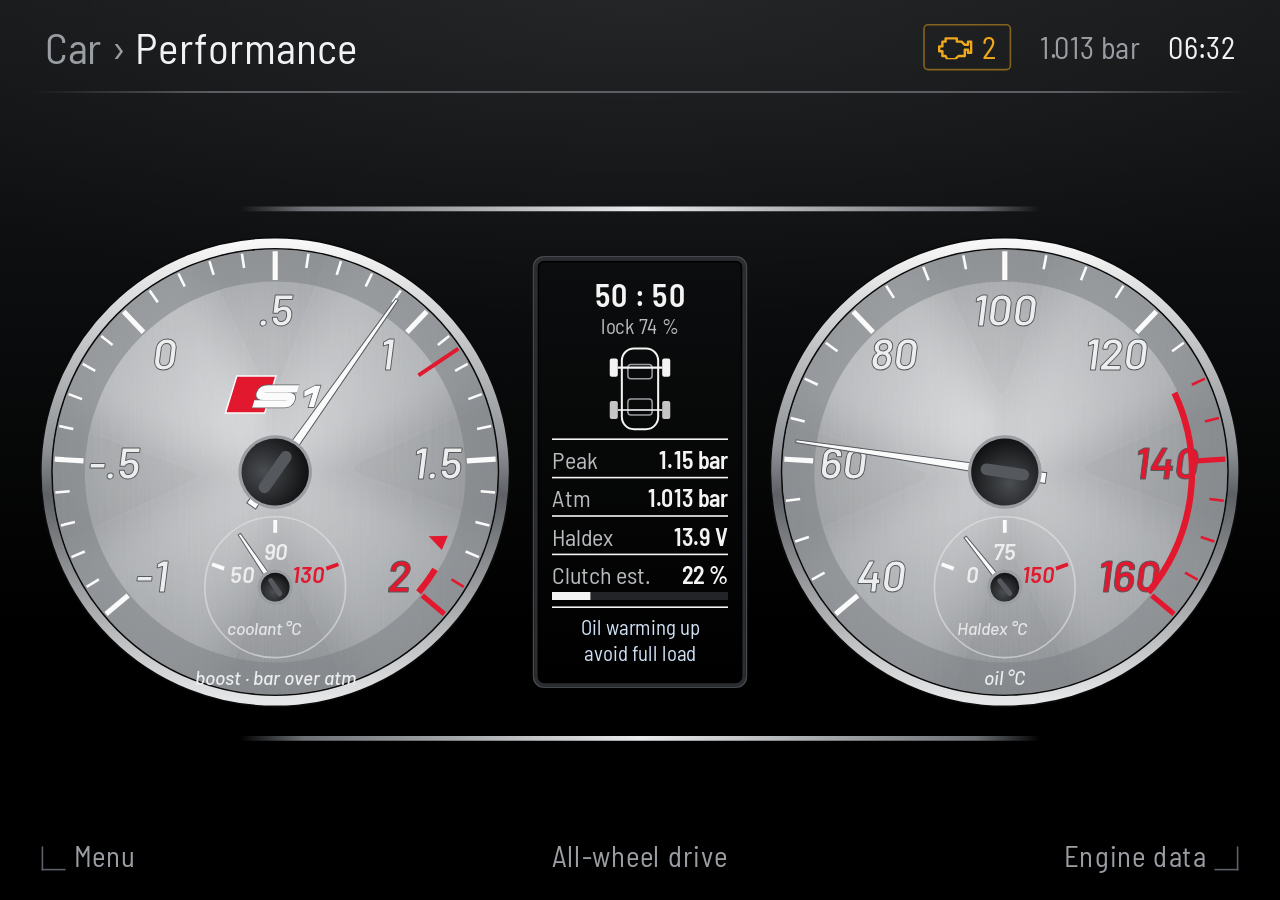
==== commit 67981f6f: "One-tap switch to CarPlay and a floating S1 button to come back Luca wants to flip between S1 Dash a" ====
--- a/app/src/main/assets/ui/index.html
+++ b/app/src/main/assets/ui/index.html
@@ -14,6 +14,7 @@
     <div class="hdr"><div class="title">Car</div><div class="status"><span class="dtc" data-go="faults"></span><span class="amb"></span><b class="clock"></b></div></div>
     <div class="list">
       <div class="row" data-go="perf">Performance<span class="chev" style="margin-left:auto">›</span></div>
+      <div class="row" id="m-carplay" style="display:none">CarPlay<span class="val" id="m-cpname"></span><span class="chev">↗</span></div>
       <div class="row" data-go="sport">RS mode<span class="val">g-force, power</span><span class="chev">›</span></div>
       <div class="row" data-go="awd">All-wheel drive<span class="val" id="m-mode"></span><span class="chev">›</span></div>
       <div class="row" data-go="engine">Engine data<span class="chev" style="margin-left:auto">›</span></div>
--- a/app/src/main/assets/ui/app.css
+++ b/app/src/main/assets/ui/app.css
@@ -45,6 +45,8 @@
   border: 1px solid rgba(240,168,28,.5); border-radius: 3px; }
 .dtc.show { display: flex; }
 .dtc svg { margin-right: 6px; }
+.cp { display: none; color: var(--text); font-size: 17px; padding: 2px 10px; border: 1px solid var(--line); border-radius: 3px; white-space: nowrap; cursor: pointer; }
+.cp:active { border-color: var(--red); background: var(--red-dark); }
 .ovr { display: none; color: var(--amber); font-size: 17px; padding: 2px 8px; border: 1px solid rgba(240,168,28,.6); border-radius: 3px; white-space: nowrap; }
 .simos { display: none; color: var(--blue); font-size: 17px; padding: 2px 8px; border: 1px solid rgba(74,143,214,.6); border-radius: 3px; white-space: nowrap; }
 
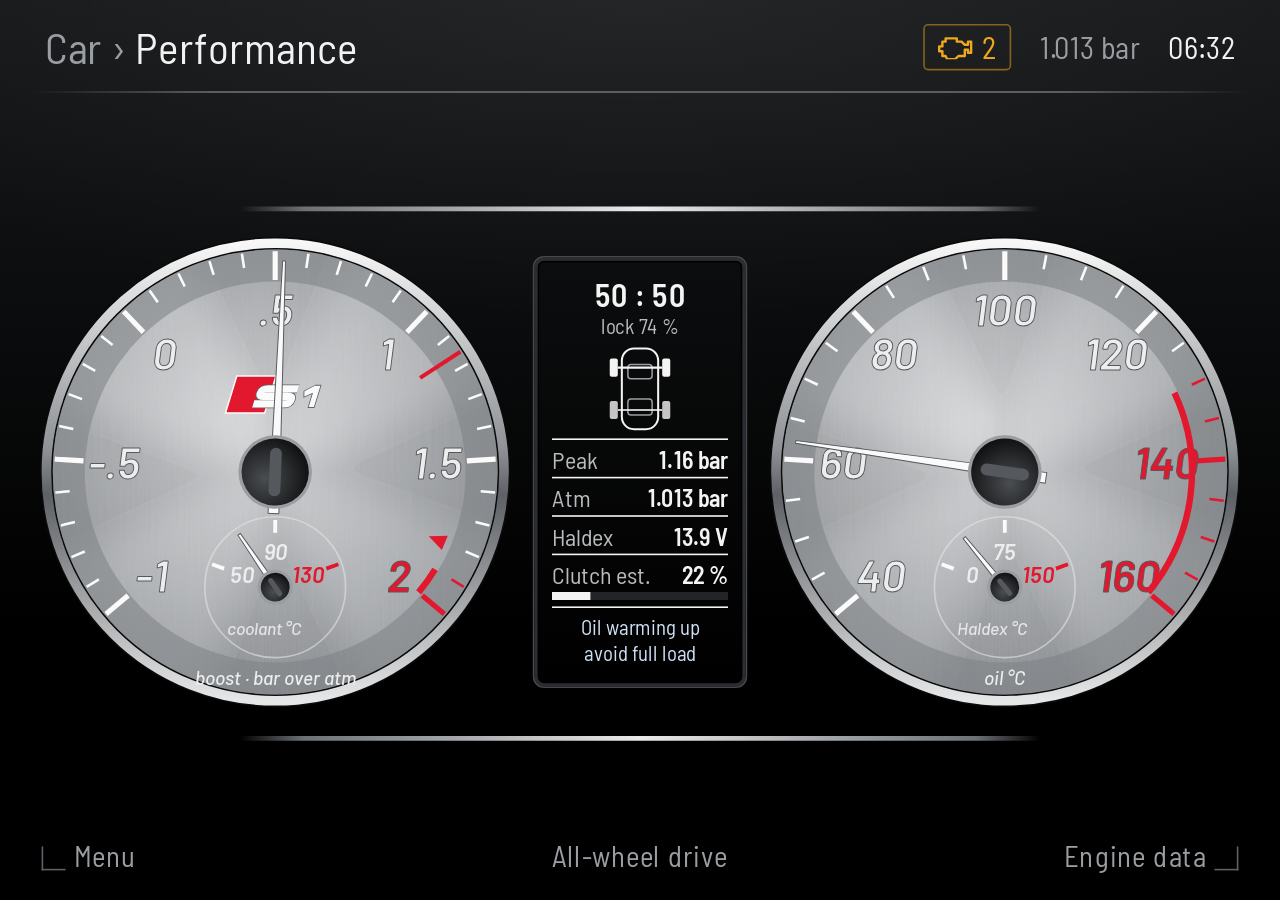
==== commit 77bf5229: "Choose what the dials and the centre display show; defaults unchanged Luca: make it easy to swap the" ====
--- a/app/src/main/assets/ui/index.html
+++ b/app/src/main/assets/ui/index.html
@@ -47,10 +47,10 @@
           <line x1="13" y1="25" x2="57" y2="25" stroke="#f4f4f4" stroke-width="2"/>
           <line class="rear" x1="13" y1="67" x2="57" y2="67" stroke="#f4f4f4" stroke-width="2"/>
         </svg>
-        <div class="ln"><span>Peak</span><b id="d-peak">--</b></div>
-        <div class="ln"><span>Atm</span><b id="d-atm">--</b></div>
-        <div class="ln"><span>Haldex</span><b id="d-hxv">--</b></div>
-        <div class="ln"><span>Clutch est.</span><b id="d-clutch">--</b></div>
+        <div class="ln"><span id="d-k1">Peak</span><b id="d-v1">--</b></div>
+        <div class="ln"><span id="d-k2">Atm</span><b id="d-v2">--</b></div>
+        <div class="ln"><span id="d-k3">Haldex</span><b id="d-v3">--</b></div>
+        <div class="ln"><span id="d-k4">Clutch est.</span><b id="d-v4">--</b></div>
         <div class="cbar"><i id="d-clutchbar" style="width:0%"></i></div>
         <div class="msg" id="d-msg"></div>
       </div>
--- a/app/src/main/assets/ui/app.css
+++ b/app/src/main/assets/ui/app.css
@@ -72,6 +72,9 @@
 .row .radio { width: 18px; height: 18px; border: 1.5px solid var(--text-dim); border-radius: 50%; margin-right: 16px; position: relative; flex: none; }
 .row .radio.on::after { content: ""; position: absolute; left: 3px; top: 3px; right: 3px; bottom: 3px; border-radius: 50%; background: var(--text); }
 .row .box { width: 18px; height: 18px; border: 1.5px solid var(--text-dim); margin-right: 16px; position: relative; flex: none; }
+/* A checkbox inside a dialog (.box there is the dialog itself) */
+.row .tick { width: 18px; height: 18px; border: 1.5px solid var(--text-dim); margin-right: 16px; position: relative; flex: none; }
+.row .tick.on::after { content: ""; position: absolute; left: 5px; top: 1px; width: 5px; height: 10px; border: solid var(--text); border-width: 0 2px 2px 0; transform: rotate(45deg); }
 .row .box.on::after { content: ""; position: absolute; left: 5px; top: 1px; width: 5px; height: 10px; border: solid var(--text); border-width: 0 2px 2px 0; transform: rotate(45deg); }
 .row .chev { color: var(--text-faint); margin-left: 14px; font-size: 20px; }
 .row:active, .row.sel {
@@ -85,6 +88,7 @@
   font: inherit; font-size: 20px; padding: 6px 10px; border-radius: 3px; -webkit-user-select: text; user-select: text; }
 .row .btn { margin-left: 12px; padding: 4px 16px; border: 1px solid var(--line); border-radius: 3px; font-size: 20px; color: var(--text); }
 .row .btn:active { border-color: var(--red); background: var(--red-dark); }
+.row .btn.on { border-color: var(--red); background: var(--red-dark); }
 .badge { min-width: 30px; text-align: center; padding: 1px 8px; border-radius: 3px; font-size: 18px; margin-left: auto;
   border: 1px solid var(--line); color: var(--text-dim); }
 .badge.warn { border-color: var(--red); color: #ff8a98; }
@@ -198,3 +202,11 @@
 .sp.tall .gwrap { left: 100px; width: 600px; height: 600px; }
 .sp.tall .gnote { top: 260px; }
 .sp.tall .gside { position: absolute; left: 60px; right: 60px; top: 630px; }
+
+/* Key navigation (#1078): the highlighted item, and a hover for the remote's air-mouse pointer */
+.kfocus { outline: 3px solid var(--red); outline-offset: -3px; border-radius: 4px; }
+.sk.kfocus, .btn.kfocus, .cp.kfocus { outline-offset: 2px; }
+@media (hover: hover) and (pointer: fine) {
+  .row[data-go]:hover, .row[data-set]:hover, .row[data-mode]:hover, .row[data-pkg]:hover, .row[id]:hover { background: rgba(255,255,255,.06); }
+  .btn:hover, .sk:hover, .cp:hover { border-color: var(--text-dim); color: #fff; }
+}
